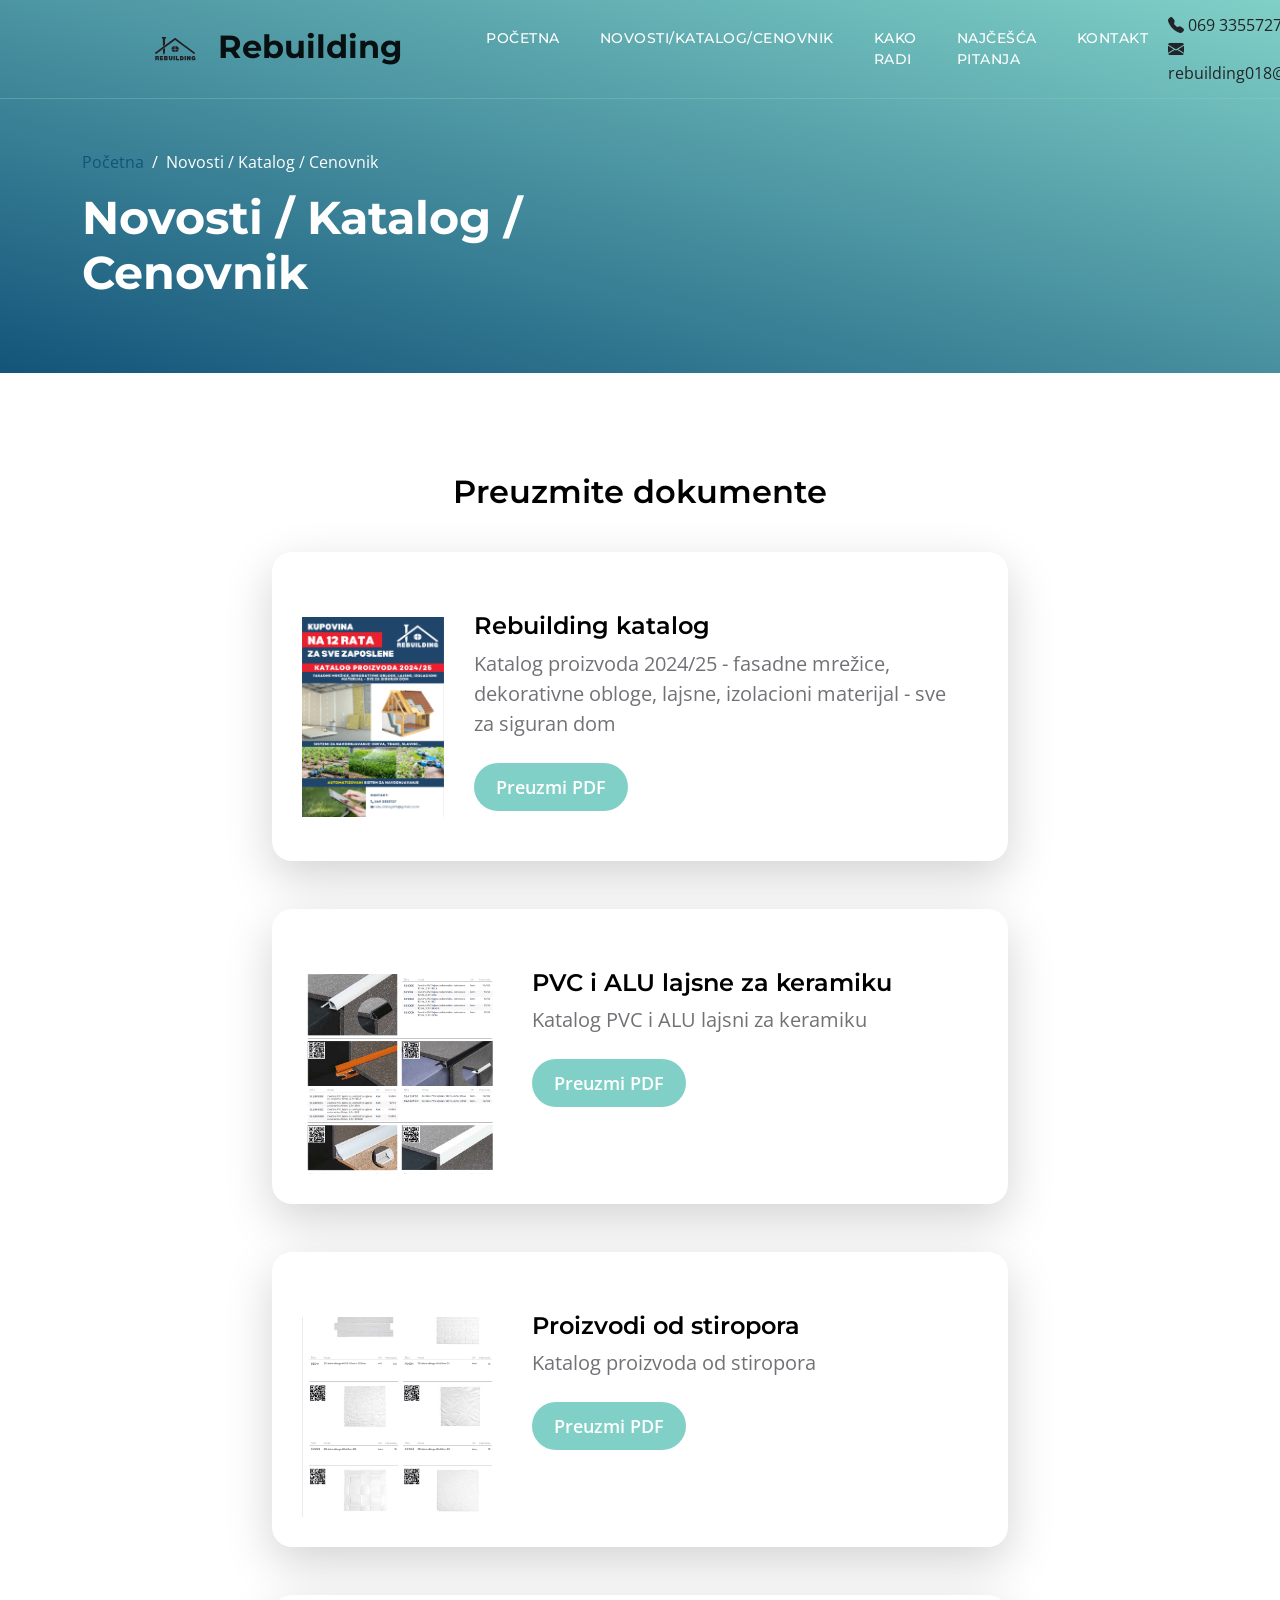
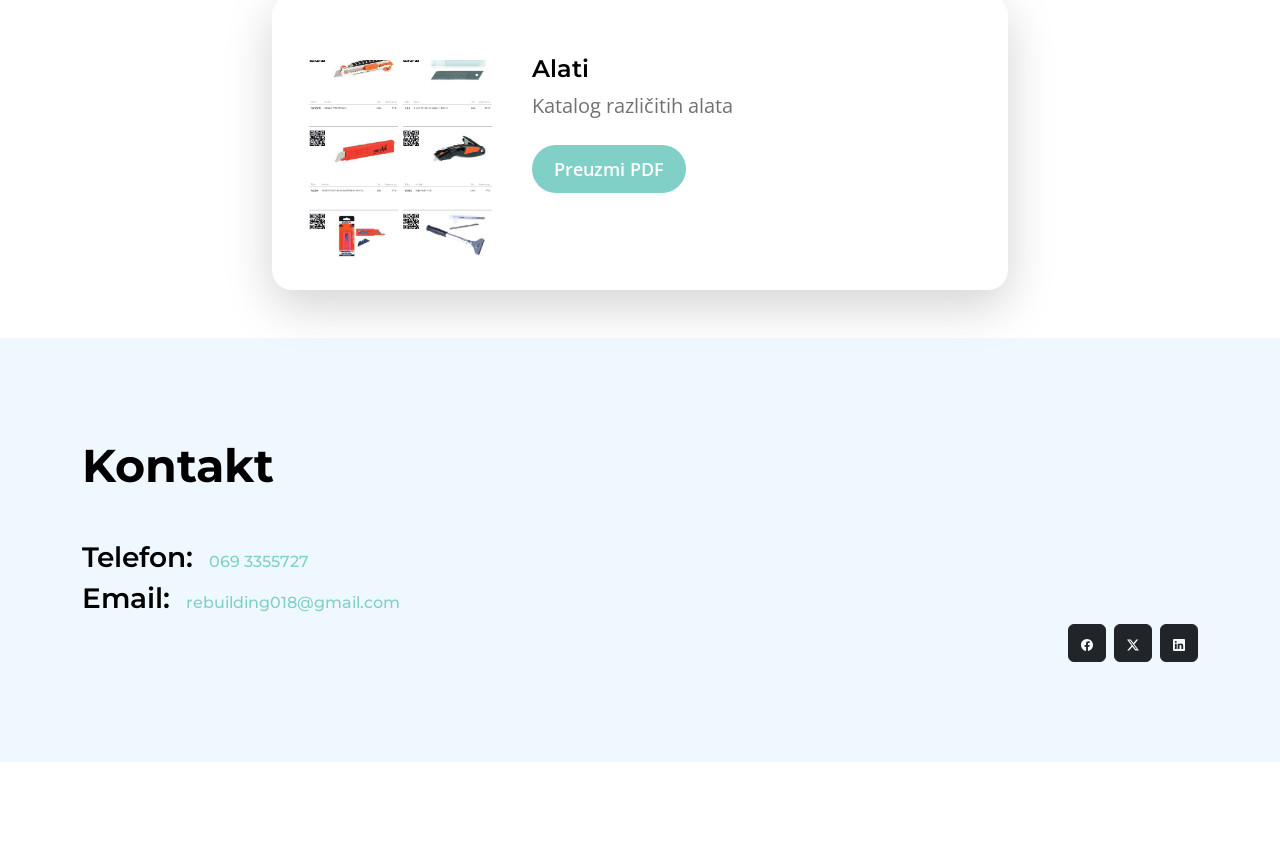
==== novosti.html @ 63e42250 "chore(*): file formatting" ====
<!doctype html>
<html lang="en">
   <head>
      <meta charset="utf-8">
      <meta name="viewport" content="width=device-width, initial-scale=1">
      <meta name="description" content="">
      <meta name="author" content="">
      <title>Rebuilding</title>
      <link rel="icon" href="images/logo.svg" type="image/svg+xml">
      <!-- CSS FILES -->        
      <link rel="preconnect" href="https://fonts.googleapis.com">
      <link rel="preconnect" href="https://fonts.gstatic.com" crossorigin>
      <link href="https://fonts.googleapis.com/css2?family=Montserrat:wght@500;600;700&family=Open+Sans&display=swap" rel="stylesheet">
      <link href="css/bootstrap.min.css" rel="stylesheet">
      <link href="css/bootstrap-icons.css" rel="stylesheet">
      <link href="css/templatemo-topic-listing.css" rel="stylesheet">
      <style>
         .custom-container {
         width: 80%;
         max-width: none; /* Prevent max-width from overriding */
         }
      </style>
   </head>
   <body class="topics-listing-page" id="top">
      <main>
         <nav class="navbar navbar-expand-lg">
            <div class="container custom-container">
               <a class="navbar-brand" href="index.html">
               <img src="images/logo.svg" alt="Rebuilding Logo" style="height: 70px;">
               <span>Rebuilding</span>
               </a>
               <div class="d-lg-none">
                  <a href="#" class="nav-link">
                  <i class="bi bi-telephone-fill"></i>
                  <span>069 3355727</span>
                  </a>
                  <a href="#" class="nav-link">
                  <i class="bi bi-envelope-fill"></i>
                  <span>rebuilding018@gmail.com</span>
                  </a>
               </div>
               <button class="navbar-toggler" type="button" data-bs-toggle="collapse" data-bs-target="#navbarNav" aria-controls="navbarNav" aria-expanded="false" aria-label="Toggle navigation">
               <span class="navbar-toggler-icon"></span>
               </button>
               <div class="collapse navbar-collapse" id="navbarNav">
                  <ul class="navbar-nav ms-lg-5 me-lg-auto">
                     <li class="nav-item">
                        <a class="nav-link click-scroll" href="index.html#pocetna">Početna</a>
                     </li>
                     <li class="nav-item">
                        <a class="nav-link" href="">Novosti/Katalog/Cenovnik</a>
                     </li>
                     <li class="nav-item">
                        <a class="nav-link click-scroll" href="index.html#kako-radi">Kako radi</a>
                     </li>
                     <li class="nav-item">
                        <a class="nav-link click-scroll" href="index.html#najcesca-pitanja">Najčešća pitanja</a>
                     </li>
                     <li class="nav-item">
                        <a class="nav-link click-scroll" href="index.html#kontakt">Kontakt</a>
                     </li>
                  </ul>
                  <div class="d-none d-lg-block">
                     <a href="#" class="nav-link">
                     <i class="bi bi-telephone-fill"></i>
                     <span>069 3355727</span>
                     </a>
                     <a href="#" class="nav-link">
                     <i class="bi bi-envelope-fill"></i>
                     <span>rebuilding018@gmail.com</span>
                     </a>
                  </div>
               </div>
            </div>
         </nav>
         <header class="site-header d-flex flex-column justify-content-center align-items-center">
            <div class="container">
               <div class="row align-items-center">
                  <div class="col-lg-5 col-12">
                     <nav aria-label="breadcrumb">
                        <ol class="breadcrumb">
                           <li class="breadcrumb-item"><a href="index.html">Početna</a></li>
                           <li class="breadcrumb-item active" aria-current="page">Novosti / Katalog / Cenovnik</li>
                        </ol>
                     </nav>
                     <h2 class="text-white">Novosti / Katalog / Cenovnik</h2>
                  </div>
               </div>
            </div>
         </header>
         <section class="section-padding">
         <div class="container">
            <div class="row">
               <div class="col-lg-12 col-12 text-center">
                  <h3 class="mb-4">Preuzmite dokumente</h3>
               </div>
               <div class="col-lg-8 col-12 mt-3 mx-auto">
                  <div id="dynamic-cards-container">
                     <!-- Cards will be injected here by JavaScript -->
                  </div>
               </div>
            </div>
         </div>
         <section class="contact-section section-padding section-bg" id="kontakt">
            <div class="container">
               <div class="row">
                  <div class="col-lg-12 col-12">
                     <h2 class="mb-5">Kontakt</h2>
                     <h4>
                        <span class="me-2">Telefon:</span>
                        <a href="tel: 069 3355727"  class="site-footer-link">
                        069 3355727
                        </a>
                     </h4>
                     <h4>
                        <span class="me-2">Email:</span>
                        <a href="mailto:rebuilding018@gmail.com" class="site-footer-link">
                        rebuilding018@gmail.com
                        </a>
                     </h4>
                     <ul class="m-0 list-unstyled d-flex justify-content-start justify-content-sm-end gap-2">
                        <li>
                           <a href="#!" class="btn btn-dark bsb-btn-circle bsb-btn-circle-xs link-opacity-75-hover link-light">
                              <svg xmlns="http://www.w3.org/2000/svg" width="12" height="12" fill="currentColor" class="bi bi-facebook" viewBox="0 0 16 16">
                                 <path d="M16 8.049c0-4.446-3.582-8.05-8-8.05C3.58 0-.002 3.603-.002 8.05c0 4.017 2.926 7.347 6.75 7.951v-5.625h-2.03V8.05H6.75V6.275c0-2.017 1.195-3.131 3.022-3.131.876 0 1.791.157 1.791.157v1.98h-1.009c-.993 0-1.303.621-1.303 1.258v1.51h2.218l-.354 2.326H9.25V16c3.824-.604 6.75-3.934 6.75-7.951" />
                              </svg>
                           </a>
                        </li>
                        <li>
                           <a href="#!" class="btn btn-dark bsb-btn-circle bsb-btn-circle-xs link-opacity-75-hover link-light">
                              <svg xmlns="http://www.w3.org/2000/svg" width="12" height="12" fill="currentColor" class="bi bi-twitter-x" viewBox="0 0 16 16">
                                 <path d="M12.6.75h2.454l-5.36 6.142L16 15.25h-4.937l-3.867-5.07-4.425 5.07H.316l5.733-6.57L0 .75h5.063l3.495 4.633L12.601.75Zm-.86 13.028h1.36L4.323 2.145H2.865z" />
                              </svg>
                           </a>
                        </li>
                        <li>
                           <a href="#!" class="btn btn-dark bsb-btn-circle bsb-btn-circle-xs link-opacity-75-hover link-light">
                              <svg xmlns="http://www.w3.org/2000/svg" width="12" height="12" fill="currentColor" class="bi bi-linkedin" viewBox="0 0 16 16">
                                 <path d="M0 1.146C0 .513.526 0 1.175 0h13.65C15.474 0 16 .513 16 1.146v13.708c0 .633-.526 1.146-1.175 1.146H1.175C.526 16 0 15.487 0 14.854zm4.943 12.248V6.169H2.542v7.225zm-1.2-8.212c.837 0 1.358-.554 1.358-1.248-.015-.709-.52-1.248-1.342-1.248S2.4 3.226 2.4 3.934c0 .694.521 1.248 1.327 1.248zm4.908 8.212V9.359c0-.216.016-.432.08-.586.173-.431.568-.878 1.232-.878.869 0 1.216.662 1.216 1.634v3.865h2.401V9.25c0-2.22-1.184-3.252-2.764-3.252-1.274 0-1.845.7-2.165 1.193v.025h-.016l.016-.025V6.169h-2.4c.03.678 0 7.225 0 7.225z" />
                              </svg>
                           </a>
                        </li>
                     </ul>
                  </div>
               </div>
            </div>
         </section>
      </main>
      <!-- JAVASCRIPT FILES -->
      <script src="js/catalogs.js"></script>
      <script src="js/jquery.min.js"></script>
      <script src="js/bootstrap.bundle.min.js"></script>
      <script src="js/jquery.sticky.js"></script>
      <script src="js/custom.js"></script>
   </body>
</html>
---- css/templatemo-topic-listing.css ----
/*

TemplateMo 590 topic listing

https://templatemo.com/tm-590-topic-listing

*/

/*---------------------------------------
  CUSTOM PROPERTIES ( VARIABLES )             
-----------------------------------------*/
:root {
  --white-color:                  #ffffff;
  --primary-color:                #13547a;
  --secondary-color:              #80d0c7;
  --section-bg-color:             #f0f8ff;
  --custom-btn-bg-color:          #80d0c7;
  --custom-btn-bg-hover-color:    #13547a;
  --dark-color:                   #000000;
  --p-color:                      #717275;
  --border-color:                 #7fffd4;
  --link-hover-color:             #13547a;

  --body-font-family:             'Open Sans', sans-serif;
  --title-font-family:            'Montserrat', sans-serif;

  --h1-font-size:                 58px;
  --h2-font-size:                 46px;
  --h3-font-size:                 32px;
  --h4-font-size:                 28px;
  --h5-font-size:                 24px;
  --h6-font-size:                 22px;
  --p-font-size:                  20px;
  --menu-font-size:               14px;
  --btn-font-size:                18px;
  --copyright-font-size:          16px;

  --border-radius-large:          100px;
  --border-radius-medium:         20px;
  --border-radius-small:          10px;

  --font-weight-normal:           400;
  --font-weight-medium:           500;
  --font-weight-semibold:         600;
  --font-weight-bold:             700;
}

body {
  background-color: var(--white-color);
  font-family: var(--body-font-family); 
}


/*---------------------------------------
  TYPOGRAPHY               
-----------------------------------------*/

h2,
h3,
h4,
h5,
h6 {
  color: var(--dark-color);
}

h1,
h2,
h3,
h4,
h5,
h6 {
  font-family: var(--title-font-family); 
  font-weight: var(--font-weight-semibold);
}

h1 {
  font-size: var(--h1-font-size);
  font-weight: var(--font-weight-bold);
}

h2 {
  font-size: var(--h2-font-size);
  font-weight: var(--font-weight-bold);
}

h3 {
  font-size: var(--h3-font-size);
}

h4 {
  font-size: var(--h4-font-size);
}

h5 {
  font-size: var(--h5-font-size);
}

h6 {
  color: var(--primary-color);
  font-size: var(--h6-font-size);
}

p {
  color: var(--p-color);
  font-size: var(--p-font-size);
  font-weight: var(--font-weight-normal);
}

ul li {
  color: var(--p-color);
  font-size: var(--p-font-size);
  font-weight: var(--font-weight-normal);
}

a, 
button {
  touch-action: manipulation;
  transition: all 0.3s;
}

a {
  display: inline-block;
  color: var(--primary-color);
  text-decoration: none;
}

a:hover {
  color: var(--link-hover-color);
}

b,
strong {
  font-weight: var(--font-weight-bold);
}


/*---------------------------------------
  SECTION               
-----------------------------------------*/
.section-padding {
  padding-top: 100px;
  padding-bottom: 100px;
}

.section-bg {
  background-color: var(--section-bg-color);
}

.section-overlay {
  background-image: linear-gradient(15deg, #13547a 0%, #80d0c7 100%);
  position: absolute;
  top: 0;
  left: 0;
  pointer-events: none;
  width: 100%;
  height: 100%;
  opacity: 0.85;
}

.section-overlay + .container {
  position: relative;
}

.tab-content {
  background-color: var(--white-color);
  border-radius: var(--border-radius-medium);
}

.nav-tabs {
  border-bottom: 1px solid #ecf3f2;
  margin-bottom: 40px;
  justify-content: center;
}

.nav-tabs .nav-link {
  border-radius: 0;
  border-top: 0;
  border-right: 0;
  border-left: 0;
  color: var(--p-color);
  font-family: var(--title-font-family);
  font-size: var(--btn-font-size);
  font-weight: var(--font-weight-medium);
  padding: 15px 25px;
  transition: all 0.3s;
}

.nav-tabs .nav-link:first-child {
  margin-right: 20px;
}

.nav-tabs .nav-item.show .nav-link, 
.nav-tabs .nav-link.active,
.nav-tabs .nav-link:focus, 
.nav-tabs .nav-link:hover {
  border-bottom-color: var(--primary-color);
  color: var(--primary-color);
}


/*---------------------------------------
  CUSTOM ICON COLOR               
-----------------------------------------*/
.custom-icon {
  color: var(--secondary-color);
}


/*---------------------------------------
  CUSTOM BUTTON               
-----------------------------------------*/
.custom-btn {
  background: var(--custom-btn-bg-color);
  border: 2px solid transparent;
  border-radius: var(--border-radius-large);
  color: var(--white-color);
  font-size: var(--btn-font-size);
  font-weight: var(--font-weight-semibold);
  line-height: normal;
  transition: all 0.3s;
  padding: 10px 20px;
}

.custom-btn:hover {
  background: var(--custom-btn-bg-hover-color);
  color: var(--white-color);
}

.custom-border-btn {
  background: transparent;
  border: 2px solid var(--custom-btn-bg-color);
  color: var(--custom-btn-bg-color);
}

.custom-border-btn:hover {
  background: var(--custom-btn-bg-color);
  border-color: transparent;
  color: var(--white-color);
}

.custom-btn-bg-white {
  border-color: var(--white-color);
  color: var(--white-color);
}


/*---------------------------------------
  SITE HEADER              
-----------------------------------------*/
.site-header {
  background-image: linear-gradient(15deg, #13547a 0%, #80d0c7 100%);
  padding-top: 150px;
  padding-bottom: 80px;
}

.site-header .container {
  height: 100%;
}

.breadcrumb-item+.breadcrumb-item::before,
.breadcrumb-item a:hover,
.breadcrumb-item.active {
  color: var(--white-color);
}

.site-header .custom-icon {
  color: var(--white-color);
  font-size: var(--h4-font-size);
}

.site-header .custom-icon:hover {
  color: var(--secondary-color);
}


/*---------------------------------------
  NAVIGATION              
-----------------------------------------*/
.sticky-wrapper {
  position: absolute;
  top: 0;
  right: 0;
  left: 0;
}

.sticky-wrapper.is-sticky .navbar {
  background-color: var(--secondary-color);
}

.navbar {
  background: transparent;
  border-bottom: 1px solid rgba(128, 208, 199, 0.35);
  z-index: 9;
}

.navbar-brand,
.navbar-brand:hover {
  font-size: var(--h3-font-size);
  font-weight: var(--font-weight-bold);
  display: block;
}

.navbar-brand span {
  font-family: var(--title-font-family);
}

.navbar-expand-lg .navbar-nav .nav-link {
  border-radius: var(--border-radius-large);
  margin: 10px;
  padding: 10px;
}

.navbar-nav .nav-link {
  display: inline-block;
  color: var(--white-color);
  font-family: var(--title-font-family); 
  font-size: var(--menu-font-size);
  font-weight: var(--font-weight-medium);
  text-transform: uppercase;
  letter-spacing: 0.5px;
  position: relative;
  padding-top: 15px;
  padding-bottom: 15px;
}

.navbar-nav .nav-link.active, 
.navbar-nav .nav-link:hover {
  color: var(--primary-color);
}

.navbar .dropdown-menu {
  background: var(--white-color);
  box-shadow: 0 1rem 3rem rgba(0,0,0,.175);
  border: 0;
  display: inherit;
  opacity: 0;
  min-width: 9rem;
  margin-top: 20px;
  padding: 13px 0 10px 0;
  transition: all 0.3s;
  pointer-events: none;
}

.navbar .dropdown-menu::before {
  content: "";
  width: 0;
  height: 0;
  border-left: 20px solid transparent;
  border-right: 20px solid transparent;
  border-bottom: 15px solid var(--white-color);
  position: absolute;
  top: -10px;
  left: 10px;
}

.navbar .dropdown-item {
  display: inline-block;
  color: var(--p-bg-color);
  font-family: var(--title-font-family); 
  font-size: var(--menu-font-size);
  font-weight: var(--font-weight-medium);
  text-transform: uppercase;
  letter-spacing: 0.5px;
  position: relative;
}

.navbar .dropdown-item.active, 
.navbar .dropdown-item:active,
.navbar .dropdown-item:focus, 
.navbar .dropdown-item:hover {
  background: transparent;
  color: var(--primary-color);
}

.navbar .dropdown-toggle::after {
  content: "\f282";
  display: inline-block;
  font-family: bootstrap-icons !important;
  font-size: var(--copyright-font-size);
  font-style: normal;
  font-weight: normal !important;
  font-variant: normal;
  text-transform: none;
  line-height: 1;
  vertical-align: -.125em;
  -webkit-font-smoothing: antialiased;
  -moz-osx-font-smoothing: grayscale;
  position: relative;
  left: 2px;
  border: 0;
}

@media screen and (min-width: 992px) {
  .navbar .dropdown:hover .dropdown-menu {
    opacity: 1;
    margin-top: 0;
    pointer-events: auto;
  }
}

.navbar-icon {
  background: var(--white-color);
  border-radius: var(--border-radius-large);
  display: inline-block;
  font-size: var(--h5-font-size);
  width: 40px;
  height: 40px;
  line-height: 40px;
  text-align: center;
  transition: all 0.3s ease;
}

.navbar-icon:hover {
  background: var(--primary-color);
  color: var(--white-color);
}

.navbar-toggler {
  border: 0;
  padding: 0;
  cursor: pointer;
  margin: 0;
  width: 30px;
  height: 35px;
  outline: none;
}

.navbar-toggler:focus {
  outline: none;
  box-shadow: none;
}

.navbar-toggler[aria-expanded="true"] .navbar-toggler-icon {
  background: transparent;
}

.navbar-toggler[aria-expanded="true"] .navbar-toggler-icon:before,
.navbar-toggler[aria-expanded="true"] .navbar-toggler-icon:after {
  transition: top 300ms 50ms ease, -webkit-transform 300ms 350ms ease;
  transition: top 300ms 50ms ease, transform 300ms 350ms ease;
  transition: top 300ms 50ms ease, transform 300ms 350ms ease, -webkit-transform 300ms 350ms ease;
  top: 0;
}

.navbar-toggler[aria-expanded="true"] .navbar-toggler-icon:before {
  transform: rotate(45deg);
}

.navbar-toggler[aria-expanded="true"] .navbar-toggler-icon:after {
  transform: rotate(-45deg);
}

.navbar-toggler .navbar-toggler-icon {
  background: var(--white-color);
  transition: background 10ms 300ms ease;
  display: block;
  width: 30px;
  height: 2px;
  position: relative;
}

.navbar-toggler .navbar-toggler-icon:before,
.navbar-toggler .navbar-toggler-icon:after {
  transition: top 300ms 350ms ease, -webkit-transform 300ms 50ms ease;
  transition: top 300ms 350ms ease, transform 300ms 50ms ease;
  transition: top 300ms 350ms ease, transform 300ms 50ms ease, -webkit-transform 300ms 50ms ease;
  position: absolute;
  right: 0;
  left: 0;
  background: var(--white-color);
  width: 30px;
  height: 2px;
  content: '';
}

.navbar-toggler .navbar-toggler-icon::before {
  top: -8px;
}

.navbar-toggler .navbar-toggler-icon::after {
  top: 8px;
}


/*---------------------------------------
  HERO        
-----------------------------------------*/
.hero-section {
  background-image: linear-gradient(15deg, #13547a 0%, #80d0c7 100%);
  position: relative;
  overflow: hidden;
  padding-top: 150px;
  padding-bottom: 150px;
}

.hero-section .input-group {
  background-color: var(--white-color);
  border-radius: var(--border-radius-large);
  padding: 10px 15px;
}

.hero-section .input-group-text {
  background-color: transparent;
  border: 0;
}

.hero-section input[type="search"] {
  border: 0;
  box-shadow: none;
  margin-bottom: 0;
  padding-left: 0;
}

.hero-section button[type="submit"] {
  background-color: var(--primary-color);
  border: 0;
  border-radius: var(--border-radius-large) !important;
  color: var(--white-color);
  max-width: 150px;
}


/*---------------------------------------
  TOPICS              
-----------------------------------------*/
.featured-section {
  background-color: var(--secondary-color);
  border-radius: 0 0 100px 100px;
  padding-bottom: 100px;
}

.featured-section .row {
  position: relative;
  bottom: 100px;
  margin-bottom: -100px;
}

.custom-block {
  border-radius: var(--border-radius-medium);
  position: relative;
  overflow: hidden;
  padding: 30px;
  transition: all 0.3s ease;
  height: 100%;
}

.custom-block:hover {
  background-color: var(--secondary-color);
  transform: translateY(-3px);
}

.custom-block > a {
  width: 100%;
}

.custom-block-image {
  display: block;
  width: 100%;
  height: 200px;
  object-fit: cover;
  margin-top: 35px;
}

.custom-block .rounded-pill {
  border-radius: 5px !important;
  display: flex;
  justify-content: center;
  text-align: center;
  width: 30px;
  height: 30px;
  line-height: 20px;
}

.custom-block-overlay {
  height: 100%;
  min-height: 350px;
  padding: 0;
}

.custom-block-overlay > a {
  height: 100%;
}

.custom-block-overlay .custom-block-image {
  border-radius: var(--border-radius-medium);
  display: block;
  height: 100%;
  margin-top: 0;
}

.custom-block-overlay-text {
  position: absolute;
  z-index: 2;
  top: 0;
  right: 0;
  left: 0;
  padding: 30px;
}

.social-share {
  position: absolute;
  bottom: 0;
  right: 0;
  left: 0;
  z-index: 2;
  padding: 20px 35px;
}

.social-share .bi-bookmark {
  color: var(--white-color);
  font-size: var(--h5-font-size);
}

.social-share .bi-bookmark:hover {
  color: var(--secondary-color);
}

.bg-design {
  background-color: #00B0FF;
}

.bg-graphic {
  background-color: #00BFA6;
}

.bg-advertising {
  background-color: #F50057;
}

.bg-finance {
  background-color: #536DFE;
}

.bg-music {
  background-color: #F9A826;
}

.bg-education {
  background-color: #00BFA6;
}


/*---------------------------------------
  TOPICS               
-----------------------------------------*/
.topics-detail-block {
  border-radius: var(--border-radius-medium);
  position: relative;
  overflow: hidden;
}

.topics-detail-block-image {
  display: block;
  border-radius: var(--border-radius-medium);
}

blockquote {
  background-color: var(--section-bg-color);
  border-radius: var(--border-radius-small);
  font-family: var(--title-font-family);
  font-size: var(--h4-font-size);
  font-weight: var(--font-weight-bold);
  display: inline-block;
  text-align: center;
  margin: 30px;
  padding: 40px;
}

.topics-listing-page .site-header {
  padding-bottom: 65px;
}

.custom-block-topics-listing-info {
  margin: 30px 20px 20px 30px;
}

.custom-block-topics-listing {
  height: inherit;
}

.custom-block-topics-listing .custom-block-image {
  width: 200px;
}


/*---------------------------------------
  PAGINATION              
-----------------------------------------*/
.pagination {
  margin-top: 40px;
}

.page-link {
  border: 0;
  border-radius: var(--border-radius-small);
  color: var(--p-color);
  font-family: var(--title-font-family);
  margin: 0 5px;
  padding: 10px 20px;
}

.page-link:hover,
.page-item:first-child .page-link:hover,
.page-item:last-child .page-link:hover {
  background-color: var(--secondary-color);
  color: var(--white-color);
}

.page-item:first-child .page-link {
  margin-right: 10px;
}

.page-item:first-child .page-link,
.page-item:last-child .page-link {
  background-color: var(--section-bg-color);
  border-radius: var(--border-radius-small);
}

.active>.page-link, .page-link.active {
  background-color: var(--secondary-color);
  border-color: var(--secondary-color);
}


/*---------------------------------------
  TIMELINE              
-----------------------------------------*/
.timeline-section {
  background-image: url('../images/colleagues-working-cozy-office-medium-shot.jpg');
  background-repeat: no-repeat;
  background-position: center;
  background-size: cover;
  position: relative;
}

.timeline-container .vertical-scrollable-timeline {
  list-style-type: none;
  position: relative;
  padding-left: 0;
}

.timeline-container .vertical-scrollable-timeline .list-progress {
  width: 8px;
  height: 87%;
  background-color: var(--primary-color);
  position: absolute;
  left: 52px;
  top: 0;
  overflow: hidden;
}

.timeline-container .vertical-scrollable-timeline .list-progress .inner {
  position: absolute;
  right: 0;
  bottom: 0;
  height: 100%;
  background-color: var(--secondary-color);
  width: 100%;
}

.timeline-container .vertical-scrollable-timeline li {
  position: relative;
  padding: 20px 0px 65px 145px;
}

.timeline-container .vertical-scrollable-timeline li:last-child {
  padding-bottom: 0;
}

.timeline-container .vertical-scrollable-timeline li p {
  line-height: 40px;
}

.timeline-container .vertical-scrollable-timeline li p:last-child {
  margin-bottom: 0;
}

.timeline-container .vertical-scrollable-timeline li .icon-holder {
  position: absolute;
  left: 0;
  top: 0;
  width: 104px;
  height: 104px;
  display: flex;
  justify-content: center;
  align-items: center;
  background-color: var(--secondary-color);
  border-radius: 50%;
  z-index: 1;
  transition: 0.4s all;
}

.timeline-container .vertical-scrollable-timeline li .icon-holder::before {
  content: "";
  width: 80px;
  height: 80px;
  border: 4px solid #fff;
  position: absolute;
  background-color: var(--secondary-color);
  border-radius: 50%;
  z-index: -1;
  transition: 0.4s all;
}

.timeline-container .vertical-scrollable-timeline li .icon-holder i {
  font-size: 25px;
  color: var(--white-color);
}

.timeline-container .vertical-scrollable-timeline li::before {
  content: "";
  position: absolute;
  height: 100%;
  width: 8px;
  background-color: transparent;
  left: 52px;
  z-index: 0;
}

.timeline-container .vertical-scrollable-timeline li.active .icon-holder {
  background-color: var(--primary-color);
}

.timeline-container .vertical-scrollable-timeline li.active .icon-holder::before {
  background-color: var(--primary-color);
}


/*---------------------------------------
  FAQs              
-----------------------------------------*/
.faq-section .accordion-item {
  border: 0;
}

.faq-section .accordion-button {
  font-size: var(--h6-font-size);
  font-weight: var(--font-weight-semibold);
}

.faq-section .accordion-item:first-of-type .accordion-button {
  border-radius: var(--border-radius-large);
}

.faq-section .accordion-button:not(.collapsed) {
  border-radius: var(--border-radius-large);
  box-shadow: none;
  color: var(--primary-color);
}

.faq-section .accordion-body {
  color: var(--p-color);
  font-size: var(--btn-font-size);
  line-height: 40px;
}

/*---------------------------------------
  NEWSLETTER               
-----------------------------------------*/
.newsletter-image {
  border-radius: var(--border-radius-medium);
}


/*---------------------------------------
  CONTACT               
-----------------------------------------*/
.google-map {
  border-radius: var(--border-radius-medium);
}

.contact-form .form-floating>textarea {
  border-radius: var(--border-radius-medium);
  height: 150px;
}


/*---------------------------------------
  SUBSCRIBE FORM               
-----------------------------------------*/
.subscribe-form-wrap {
  padding: 50px;
}

.subscribe-form {
  width: 95%;
}


/*---------------------------------------
  CUSTOM FORM               
-----------------------------------------*/
.custom-form .form-control {
  border-radius: var(--border-radius-large);
  color: var(--p-color);
  margin-bottom: 24px;
  padding-top: 13px;
  padding-bottom: 13px;
  padding-left: 20px;
  outline: none;
}

.form-floating>label {
  padding-left: 20px;
}

.custom-form button[type="submit"] {
  background: var(--custom-btn-bg-color);
  border: none;
  border-radius: var(--border-radius-large);
  color: var(--white-color);
  font-family: var(--title-font-family);
  font-size: var(--p-font-size);
  font-weight: var(--font-weight-semibold);
  transition: all 0.3s;
  margin-bottom: 0;
}

.custom-form button[type="submit"]:hover,
.custom-form button[type="submit"]:focus {
  background: var(--custom-btn-bg-hover-color);
  border-color: transparent;
}


/*---------------------------------------
  SITE FOOTER              
-----------------------------------------*/
.site-footer {
  border-bottom: 10px solid var(--secondary-color);
  position: relative;
}

.site-footer::after {
  content: "";
  position: absolute;
  bottom: 0;
  right: 0;
  width: 0;
  height: 0;
  border-style: solid;
  border-width: 0 0 200px 200px;
  border-color: transparent transparent var(--secondary-color) transparent;
  pointer-events: none;
}

.site-footer-title {
  color: var(--primary-color); 
}

.site-footer .dropdown-menu {
  padding: 0;
}

.site-footer .dropdown-item {
  color: var(--p-color);
  font-size: var(--menu-font-size);
  font-weight: var(--font-weight-medium);
  padding: 4px 18px;
}

.site-footer .dropdown-item:hover {
  background-color: transparent;
  color: var(--primary-color);
}

.site-footer .dropdown-menu li:first-child .dropdown-item {
  padding-top: 10px;
}

.site-footer .dropdown-menu li:last-child .dropdown-item {
  padding-bottom: 12px;
}

.site-footer .dropdown-toggle {
  background-color: var(--secondary-color);
  border-color: var(--white-color);
}

.site-footer .dropdown-toggle:hover {
  background-color: var(--primary-color);
  border-color: transparent;
}

.site-footer-links {
  padding-left: 0;
}

.site-footer-link-item {
  display: block;
  list-style: none;
  line-height: normal;
}

.site-footer-link {
  color: var(--secondary-color);
  font-size: var(--copyright-font-size);
  font-weight: var(--font-weight-medium);
  line-height: normal;
}

.copyright-text {
  font-size: var(--copyright-font-size);
}


/*---------------------------------------
  SOCIAL ICON               
-----------------------------------------*/
.social-icon {
  margin: 0;
  padding: 0;
}

.social-icon-item {
  list-style: none;
  display: inline-block;
  vertical-align: top;
}

.social-icon-link {
  background: var(--secondary-color);
  border-radius: var(--border-radius-large);
  color: var(--white-color);
  font-size: var(--copyright-font-size);
  display: block;
  margin-right: 10px;
  text-align: center;
  width: 35px;
  height: 35px;
  line-height: 36px;
  transition: background 0.2s, color 0.2s;
}

.social-icon-link:hover {
  background: var(--primary-color);
  color: var(--white-color);
}


/*---------------------------------------
  RESPONSIVE STYLES               
-----------------------------------------*/
@media screen and (max-width: 991px) {
  h1 {
    font-size: 48px;
  }

  h2 {
    font-size: 36px;
  }

  h3 {
    font-size: 32px;
  }

  h4 {
    font-size: 28px;
  }

  h5 {
    font-size: 20px;
  }

  h6 {
    font-size: 18px;
  }

  .section-padding {
    padding-top: 50px;
    padding-bottom: 50px;
  }
  
  .navbar {
    background-color: var(--secondary-color);
  }

  .navbar-nav .dropdown-menu {
    position: relative;
    left: 10px;
    opacity: 1;
    pointer-events: auto;
    max-width: 155px;
    margin-top: 10px;
    margin-bottom: 15px;
  }

  .navbar-expand-lg .navbar-nav {
    padding-bottom: 20px;
  }

  .navbar-expand-lg .navbar-nav .nav-link {
    padding: 0;
  }

  .nav-tabs .nav-link:first-child {
    margin-right: 5px;
  }

  .nav-tabs .nav-link {
    font-size: var(--copyright-font-size);
    padding: 10px;
  }

  .featured-section {
    border-radius: 0 0 80px 80px;
    padding-bottom: 50px;
  }

  .custom-block-topics-listing .custom-block-image {
    width: auto;
  }

  .custom-block-topics-listing > .d-flex,
  .custom-block-topics-listing-info,
  .custom-block-topics-listing a {
    flex-direction: column;
  }

  .timeline-container .vertical-scrollable-timeline .list-progress {
    height: 75%;
  }

  .timeline-container .vertical-scrollable-timeline li {
    padding-left: 135px;
  }

  .subscribe-form-wrap {
    padding-top: 30px;
    padding-bottom: 0;
  }
}

@media screen and (max-width: 480px) {
  h1 {
    font-size: 36px;
  }

  h2 {
    font-size: 28px;
  }

  h3 {
    font-size: 26px;
  }

  h4 {
    font-size: 22px;
  }

  h5 {
    font-size: 20px;
  }
}
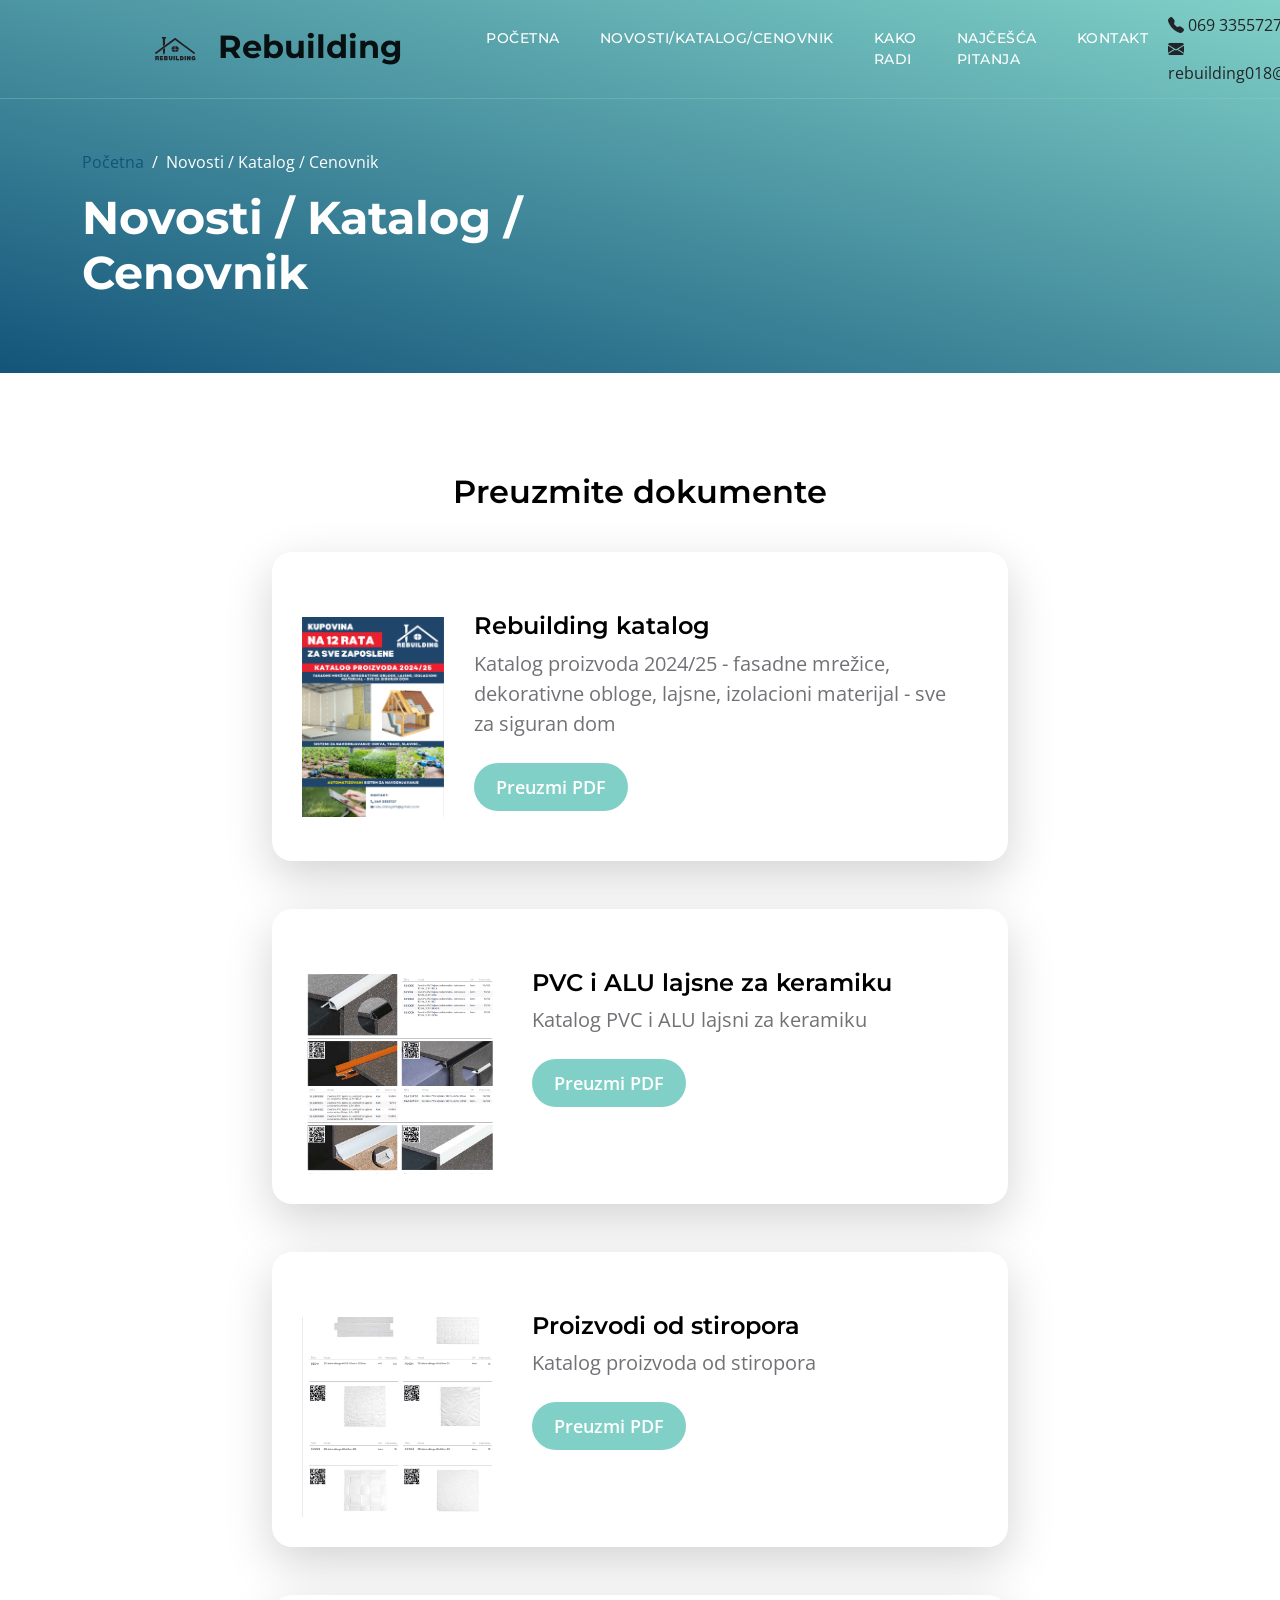
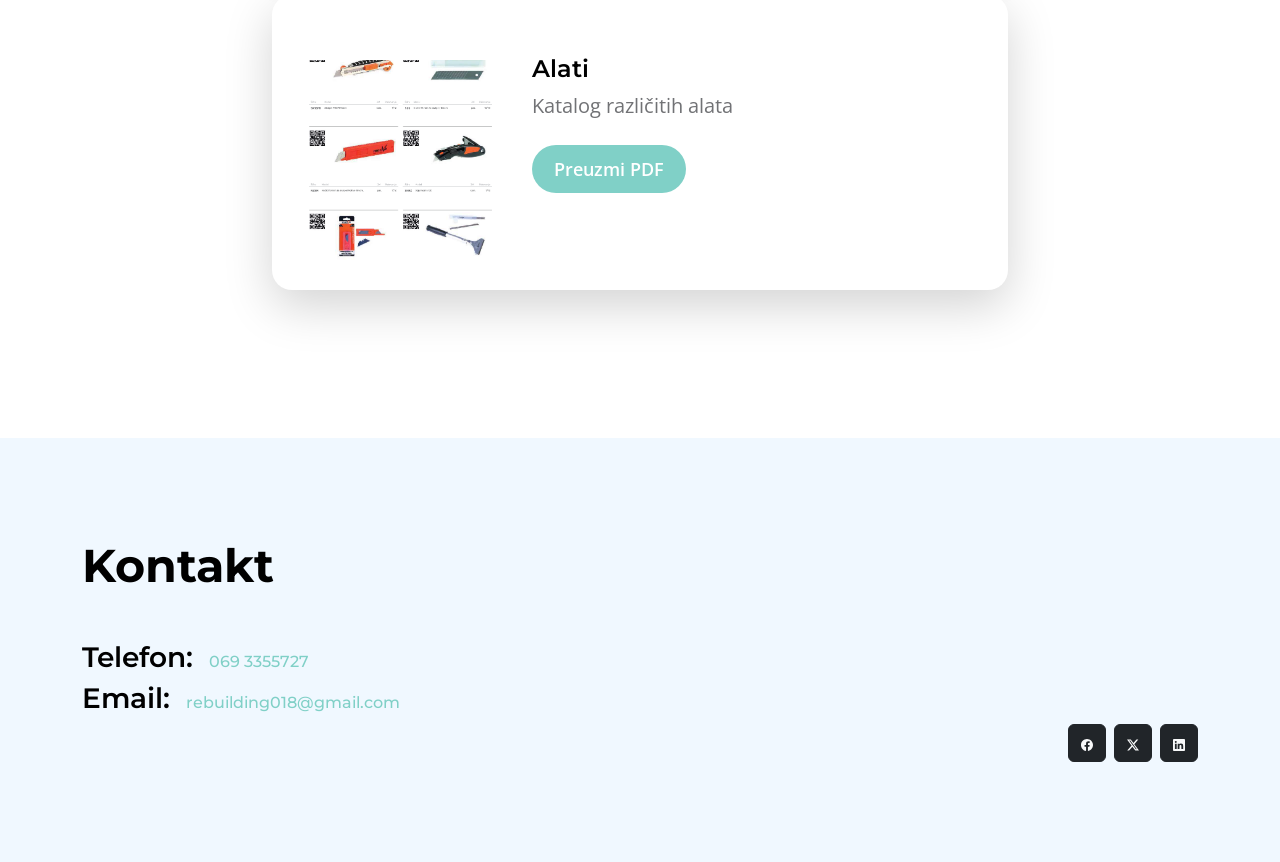
==== commit 21a22c13: "chore(*): file formatting" ====
--- a/novosti.html
+++ b/novosti.html
@@ -89,18 +89,19 @@
             </div>
          </header>
          <section class="section-padding">
-         <div class="container">
-            <div class="row">
-               <div class="col-lg-12 col-12 text-center">
-                  <h3 class="mb-4">Preuzmite dokumente</h3>
-               </div>
-               <div class="col-lg-8 col-12 mt-3 mx-auto">
-                  <div id="dynamic-cards-container">
-                     <!-- Cards will be injected here by JavaScript -->
+            <div class="container">
+               <div class="row">
+                  <div class="col-lg-12 col-12 text-center">
+                     <h3 class="mb-4">Preuzmite dokumente</h3>
+                  </div>
+                  <div class="col-lg-8 col-12 mt-3 mx-auto">
+                     <div id="dynamic-cards-container">
+                        <!-- Cards will be injected here by JavaScript -->
+                     </div>
                   </div>
                </div>
             </div>
-         </div>
+         </section>
          <section class="contact-section section-padding section-bg" id="kontakt">
             <div class="container">
                <div class="row">
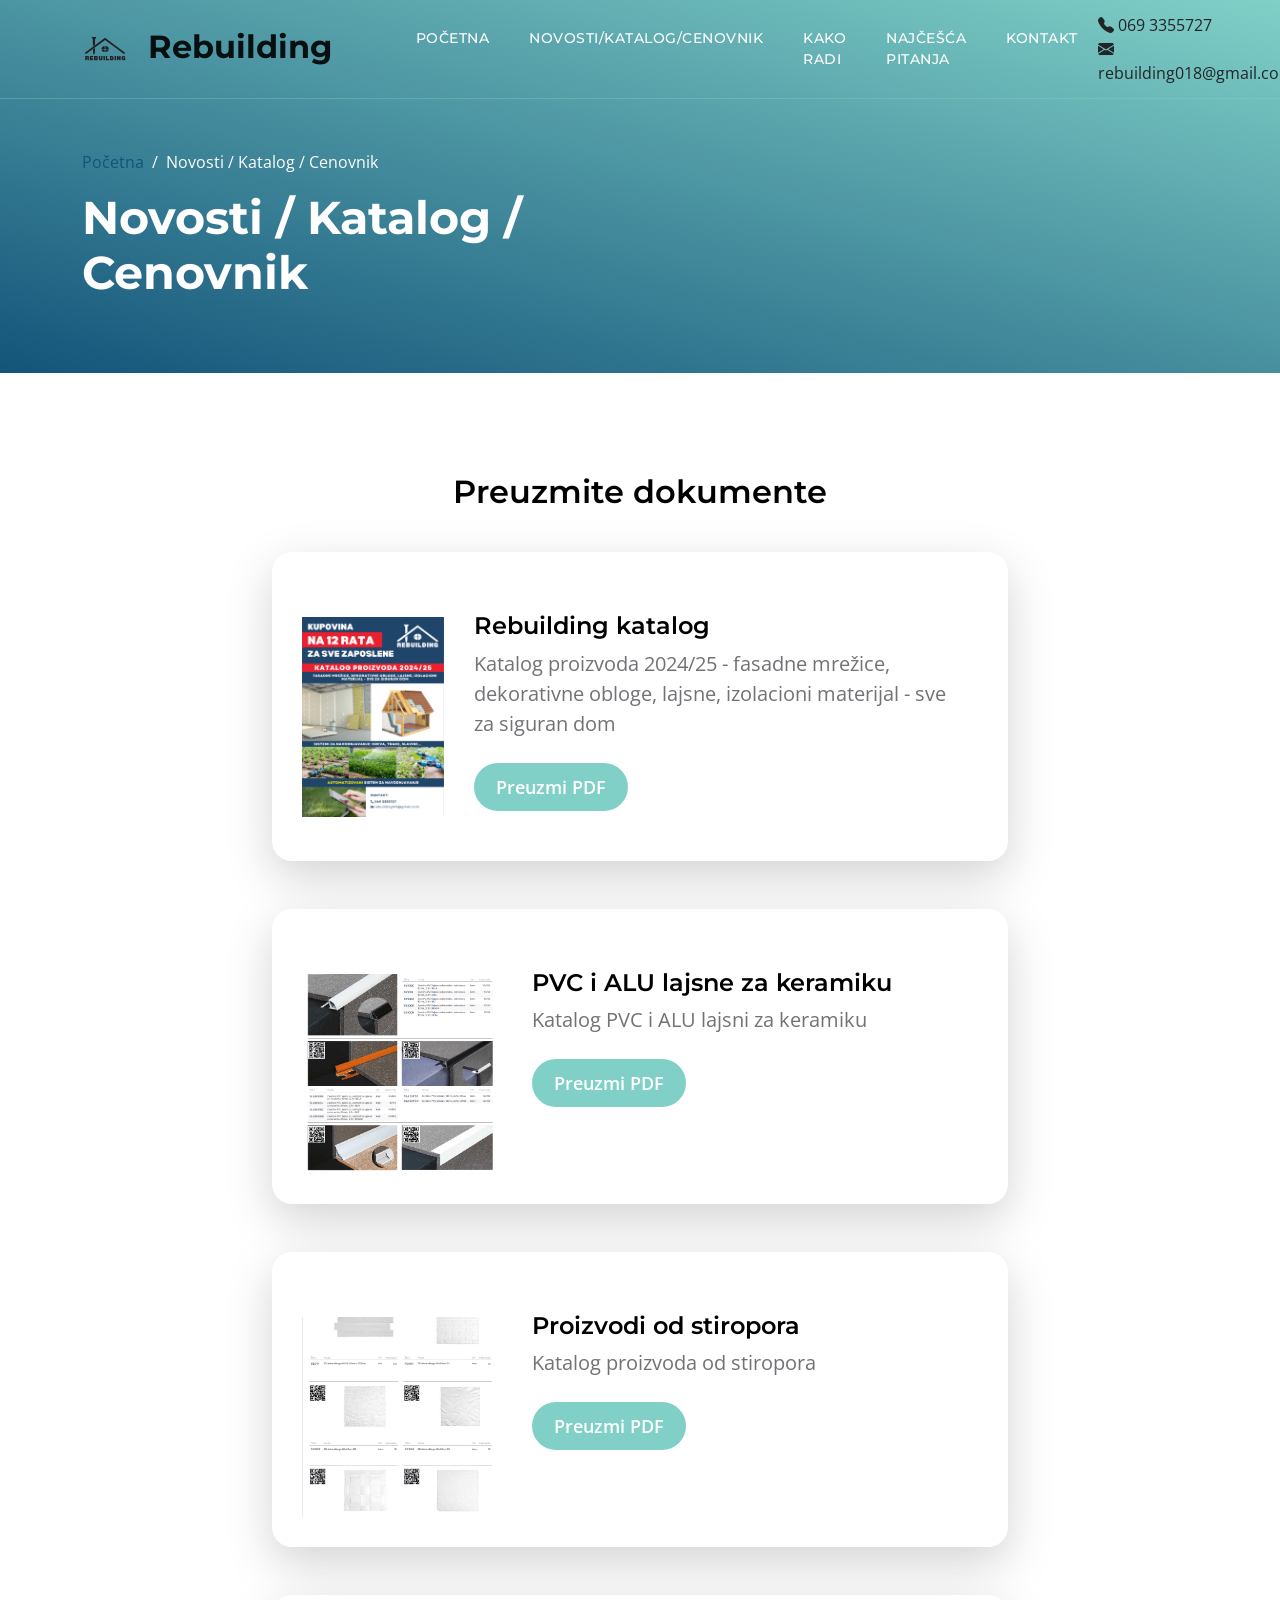
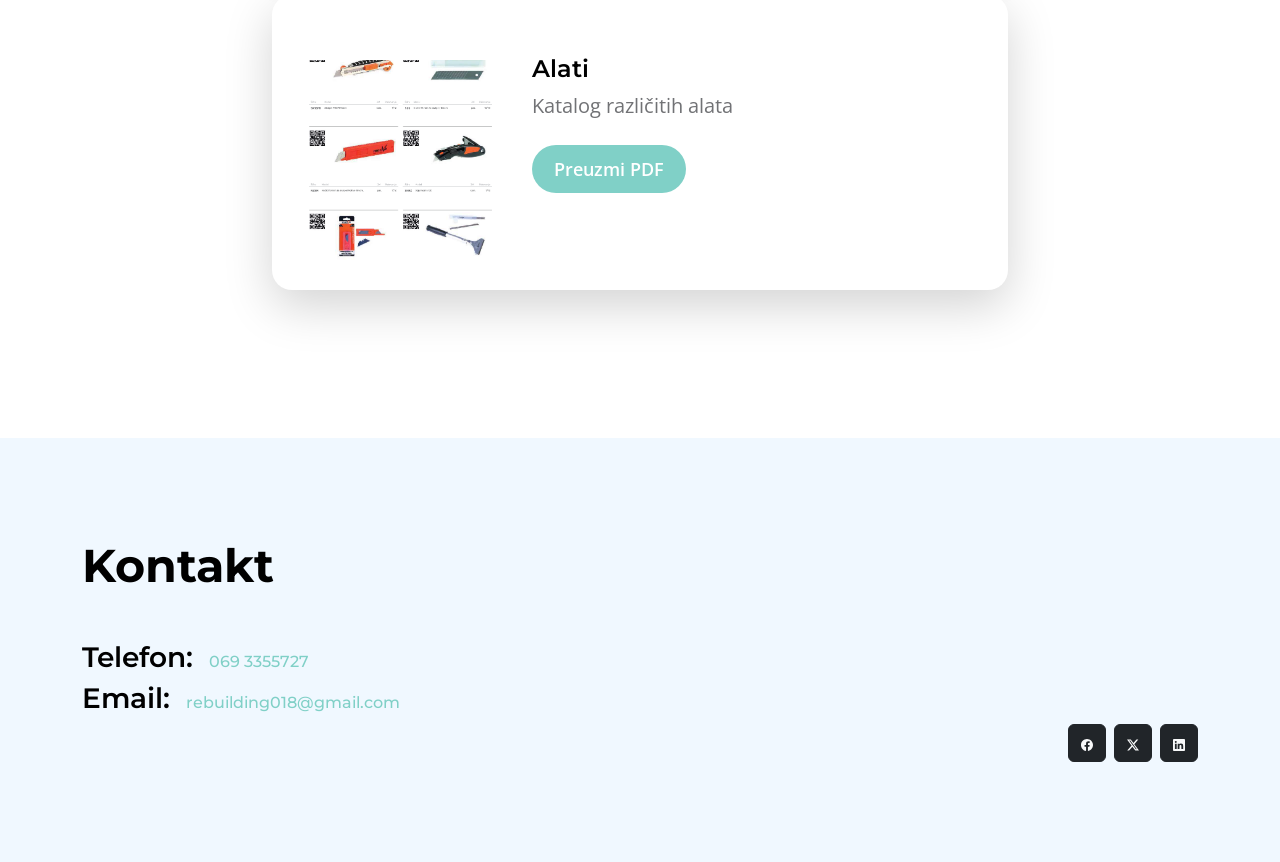
==== commit f3df84f5: "refactor(*): navbar container width" ====
--- a/novosti.html
+++ b/novosti.html
@@ -16,12 +16,12 @@
       <link href="css/templatemo-topic-listing.css" rel="stylesheet">
       <style>
          .custom-container {
-         width: 80%;
+         width: 91%;
          max-width: none; /* Prevent max-width from overriding */
          }
       </style>
    </head>
-   <body class="topics-listing-page" id="top">
+   <body class="topics-listing-page" id="news-page">
       <main>
          <nav class="navbar navbar-expand-lg">
             <div class="container custom-container">
@@ -30,11 +30,11 @@
                <span>Rebuilding</span>
                </a>
                <div class="d-lg-none">
-                  <a href="#" class="nav-link">
+                  <a href="tel: 069 3355727" class="nav-link">
                   <i class="bi bi-telephone-fill"></i>
                   <span>069 3355727</span>
                   </a>
-                  <a href="#" class="nav-link">
+                  <a href="mailto:rebuilding018@gmail.com" class="nav-link">
                   <i class="bi bi-envelope-fill"></i>
                   <span>rebuilding018@gmail.com</span>
                   </a>
@@ -45,27 +45,27 @@
                <div class="collapse navbar-collapse" id="navbarNav">
                   <ul class="navbar-nav ms-lg-5 me-lg-auto">
                      <li class="nav-item">
-                        <a class="nav-link click-scroll" href="index.html#pocetna">Početna</a>
+                        <a class="nav-link click-scroll" href="#pocetna">Početna</a>
                      </li>
                      <li class="nav-item">
                         <a class="nav-link" href="">Novosti/Katalog/Cenovnik</a>
                      </li>
                      <li class="nav-item">
-                        <a class="nav-link click-scroll" href="index.html#kako-radi">Kako radi</a>
+                        <a class="nav-link click-scroll" href="#kako-radi">Kako radi</a>
                      </li>
                      <li class="nav-item">
-                        <a class="nav-link click-scroll" href="index.html#najcesca-pitanja">Najčešća pitanja</a>
+                        <a class="nav-link click-scroll" href="#najcesca-pitanja">Najčešća pitanja</a>
                      </li>
                      <li class="nav-item">
-                        <a class="nav-link click-scroll" href="index.html#kontakt">Kontakt</a>
+                        <a class="nav-link click-scroll" href="#kontakt">Kontakt</a>
                      </li>
                   </ul>
                   <div class="d-none d-lg-block">
-                     <a href="#" class="nav-link">
+                     <a href="tel: 069 3355727" class="nav-link">
                      <i class="bi bi-telephone-fill"></i>
                      <span>069 3355727</span>
                      </a>
-                     <a href="#" class="nav-link">
+                     <a href="mailto:rebuilding018@gmail.com" class="nav-link">
                      <i class="bi bi-envelope-fill"></i>
                      <span>rebuilding018@gmail.com</span>
                      </a>
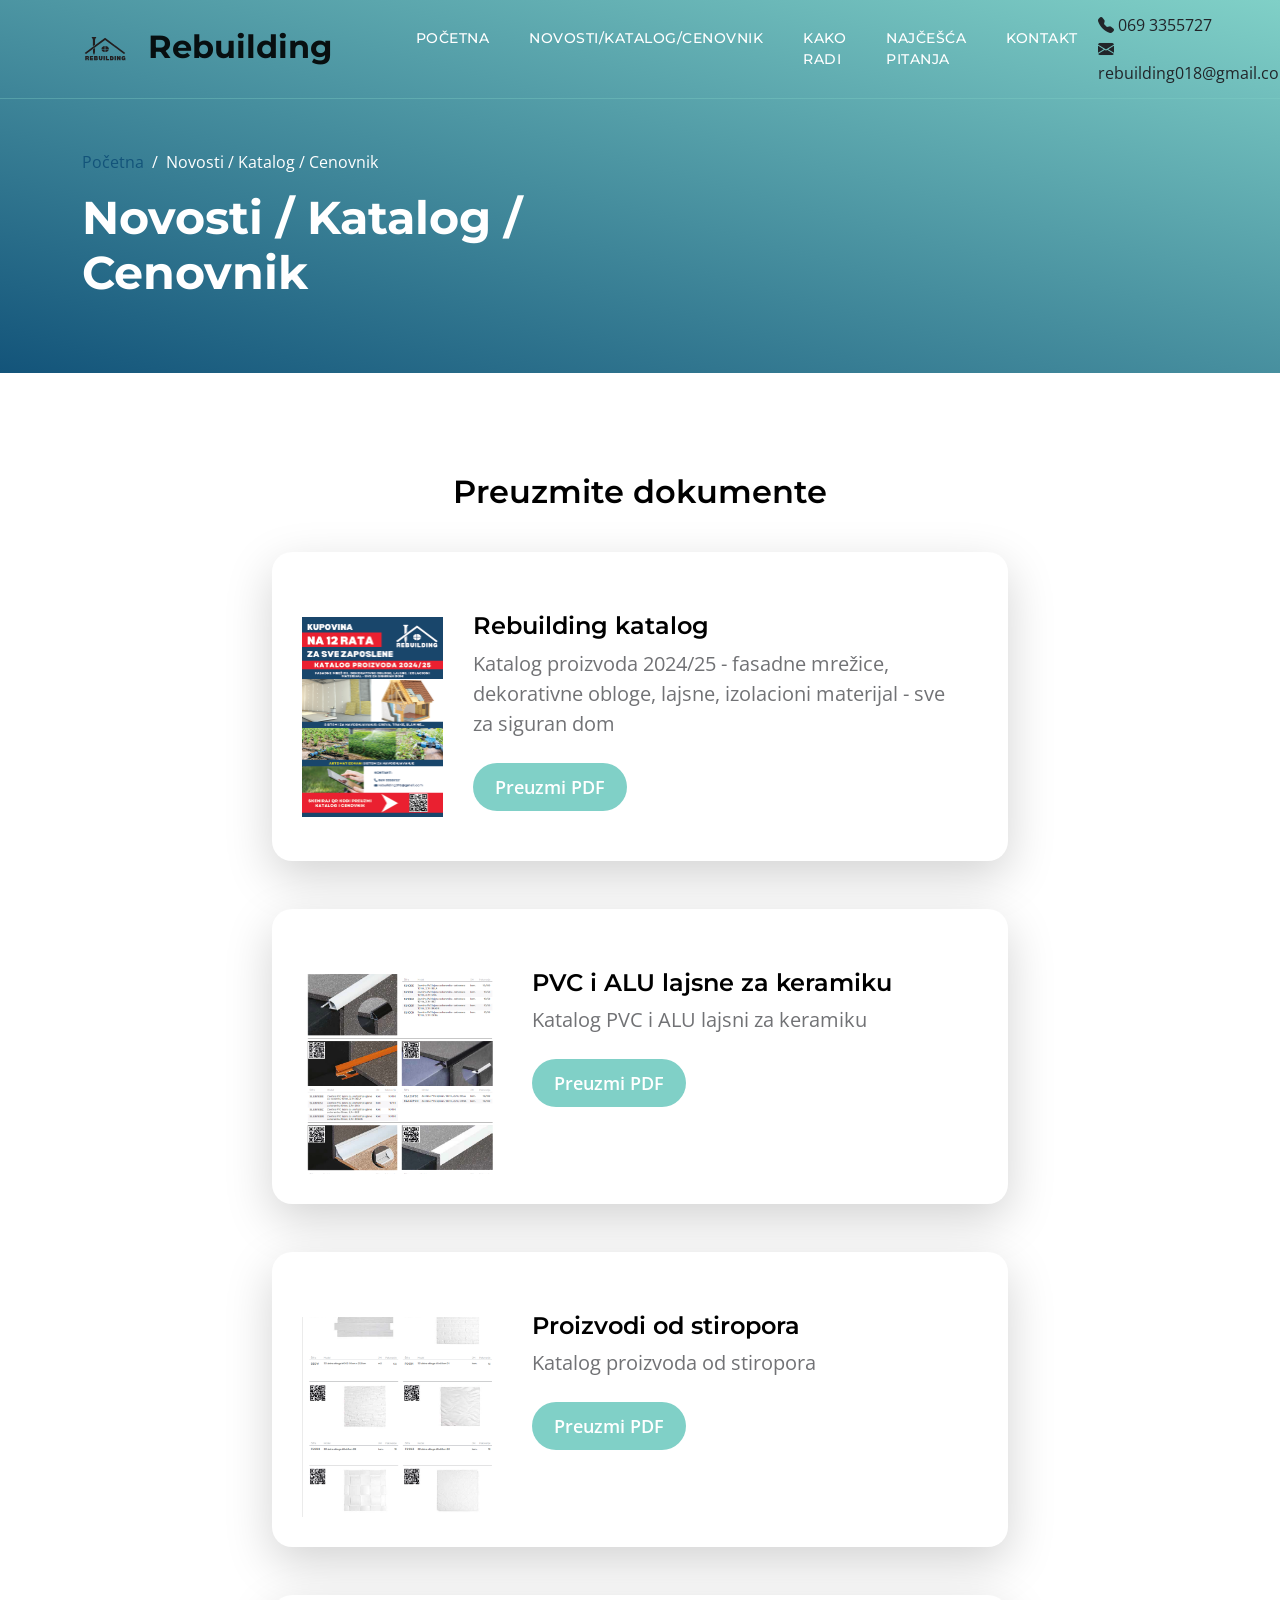
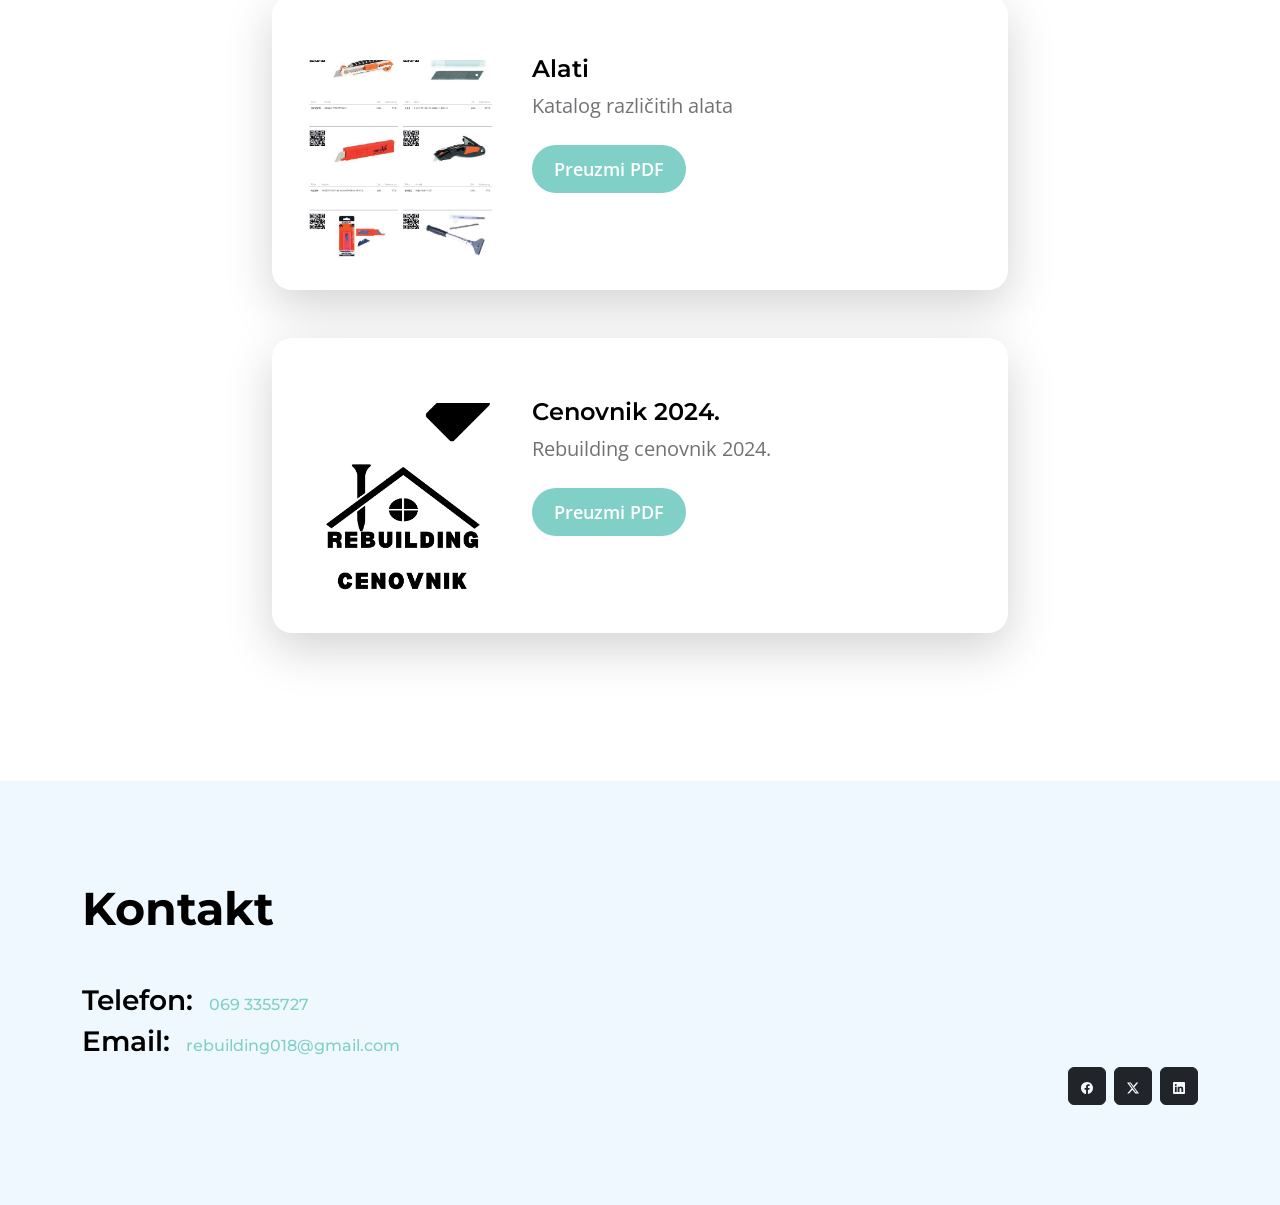
==== commit 2f11b1f1: "Added basic metadata" ====
--- a/novosti.html
+++ b/novosti.html
@@ -3,9 +3,11 @@
    <head>
       <meta charset="utf-8">
       <meta name="viewport" content="width=device-width, initial-scale=1">
-      <meta name="description" content="">
-      <meta name="author" content="">
-      <title>Rebuilding</title>
+      <meta name="description" content="Kupovina putem administrativne zabrane na 12 rata. Rebuilding - Vaš partner za jednostavnu kupovinu građevinskog materijala u Srbiji.">
+      <meta name="author" content="Rebuilding Team">
+      <meta name="keywords" content="administrativna zabrana, kupovina na rate, građevinski materijal, katalog, Srbija, Rebuilding">
+
+      <title>Rebuilding - Novosti</title>
       <link rel="icon" href="images/logo.svg" type="image/svg+xml">
       <!-- CSS FILES -->        
       <link rel="preconnect" href="https://fonts.googleapis.com">
@@ -25,7 +27,7 @@
       <main>
          <nav class="navbar navbar-expand-lg">
             <div class="container custom-container">
-               <a class="navbar-brand" href="index.html">
+               <a class="navbar-brand" href="pocetna">
                <img src="images/logo.svg" alt="Rebuilding Logo" style="height: 70px;">
                <span>Rebuilding</span>
                </a>
@@ -45,16 +47,16 @@
                <div class="collapse navbar-collapse" id="navbarNav">
                   <ul class="navbar-nav ms-lg-5 me-lg-auto">
                      <li class="nav-item">
-                        <a class="nav-link click-scroll" href="#pocetna">Početna</a>
+                        <a class="nav-link click-scroll" href="pocetna#pocetna">Početna</a>
                      </li>
                      <li class="nav-item">
                         <a class="nav-link" href="">Novosti/Katalog/Cenovnik</a>
                      </li>
                      <li class="nav-item">
-                        <a class="nav-link click-scroll" href="#kako-radi">Kako radi</a>
+                        <a class="nav-link click-scroll" href="pocetna#kako-radi">Kako radi</a>
                      </li>
                      <li class="nav-item">
-                        <a class="nav-link click-scroll" href="#najcesca-pitanja">Najčešća pitanja</a>
+                        <a class="nav-link click-scroll" href="pocetna#najcesca-pitanja">Najčešća pitanja</a>
                      </li>
                      <li class="nav-item">
                         <a class="nav-link click-scroll" href="#kontakt">Kontakt</a>
@@ -79,7 +81,7 @@
                   <div class="col-lg-5 col-12">
                      <nav aria-label="breadcrumb">
                         <ol class="breadcrumb">
-                           <li class="breadcrumb-item"><a href="index.html">Početna</a></li>
+                           <li class="breadcrumb-item"><a href="pocetna">Početna</a></li>
                            <li class="breadcrumb-item active" aria-current="page">Novosti / Katalog / Cenovnik</li>
                         </ol>
                      </nav>
